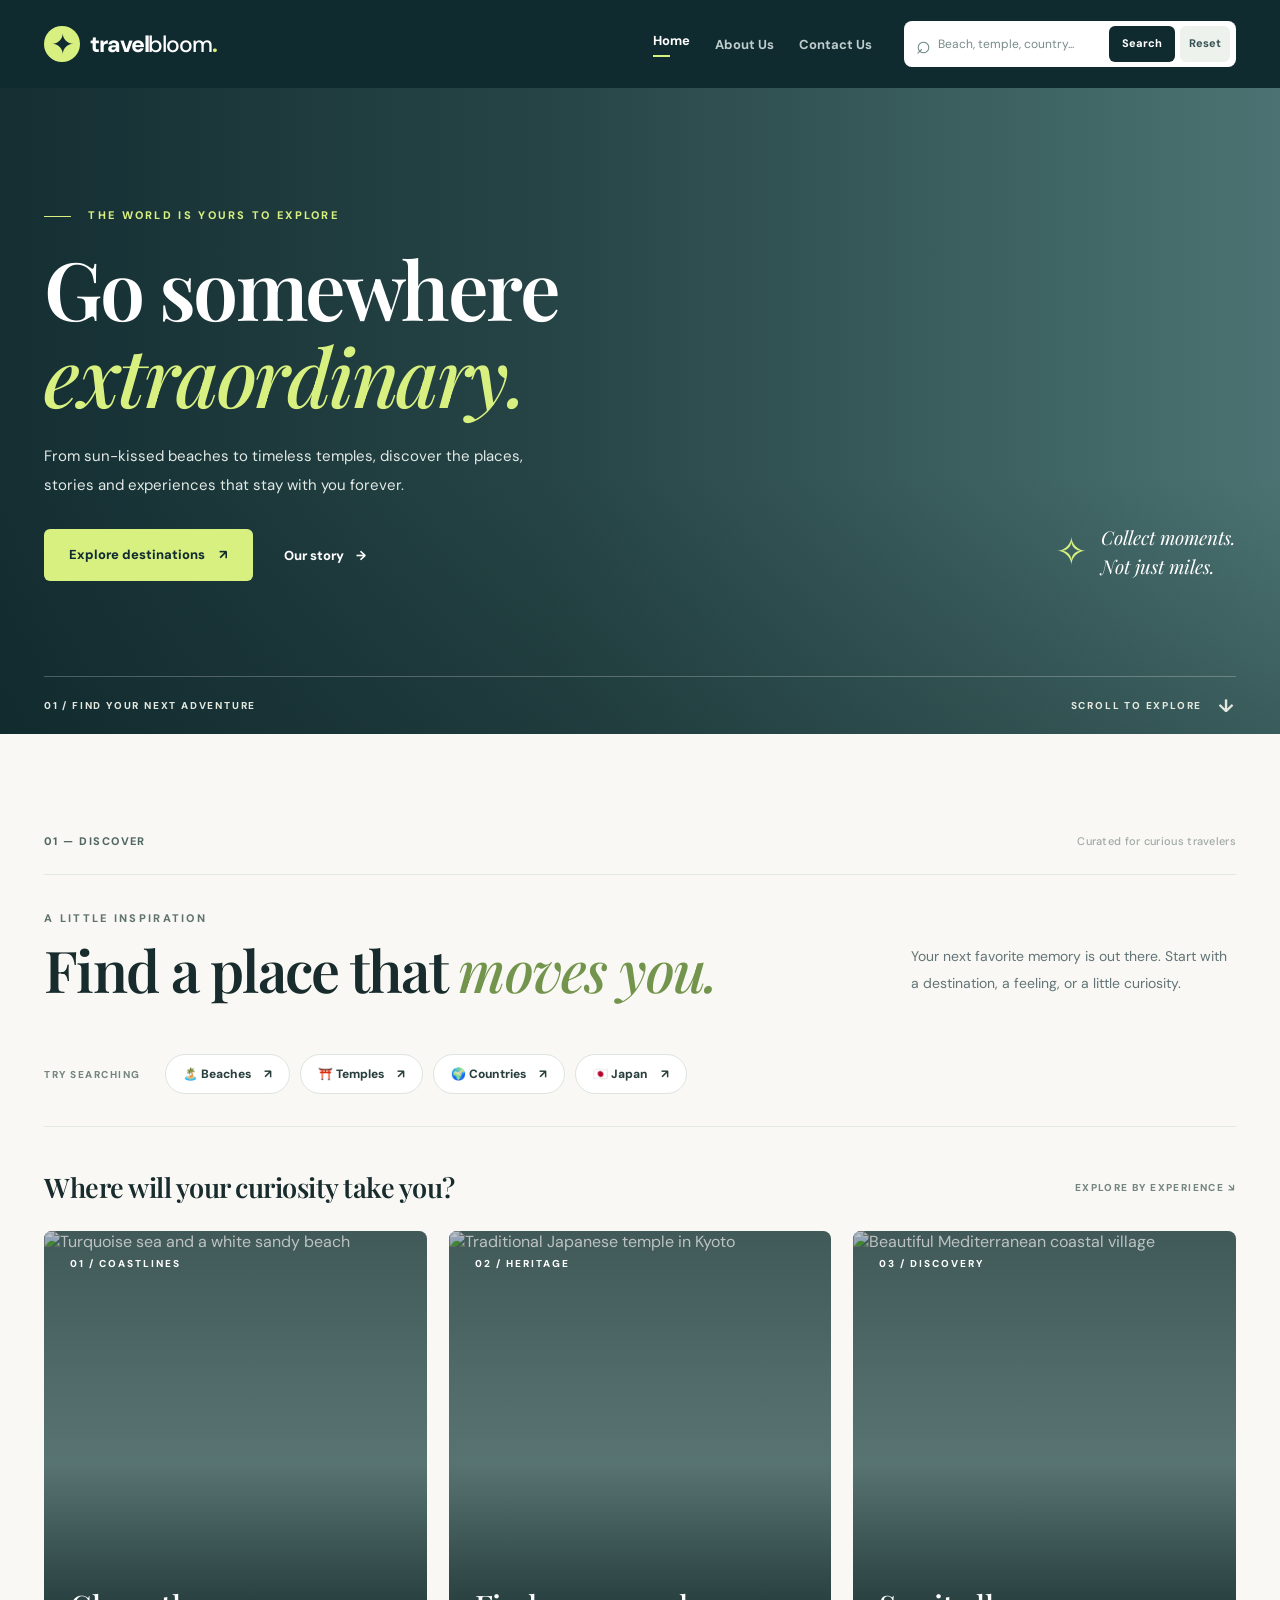
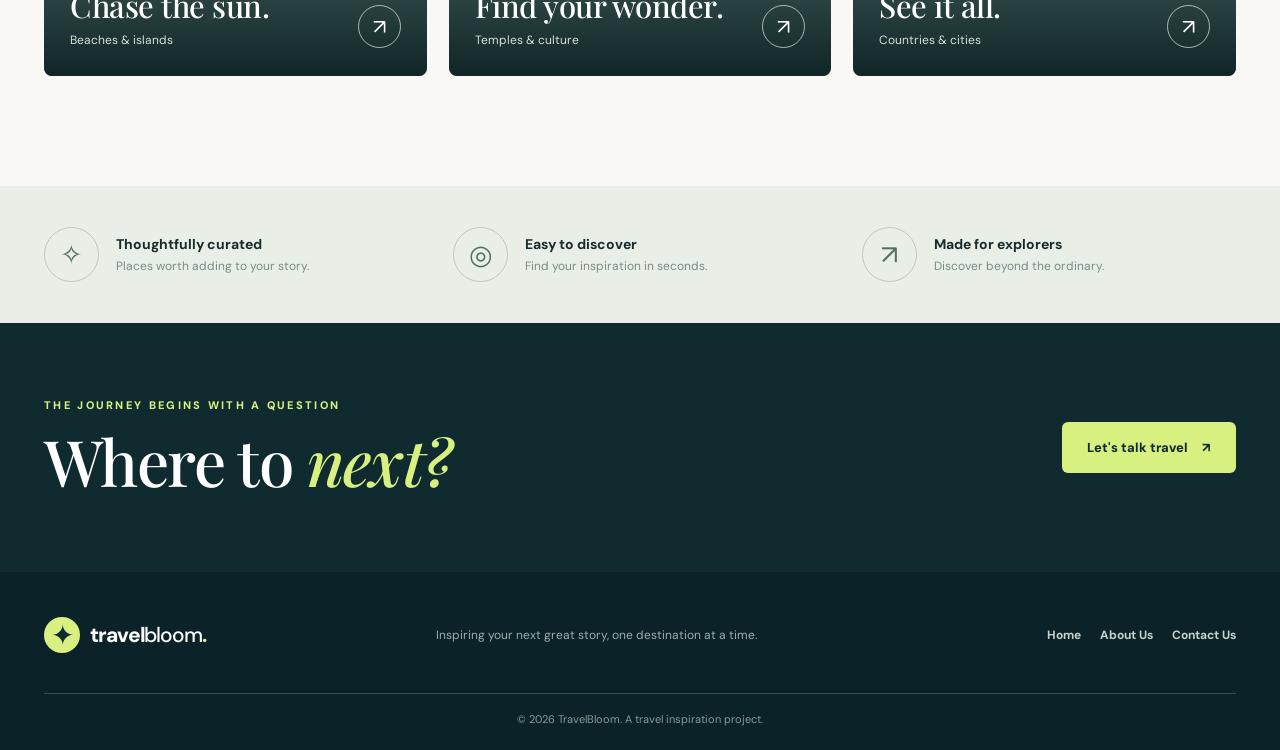
==== index.html @ 85ecaafb "Build responsive travel recommendation website" ====
<!doctype html>
<html lang="en">
<head>
  <meta charset="UTF-8">
  <meta name="viewport" content="width=device-width, initial-scale=1">
  <meta name="description" content="TravelBloom helps you discover beautiful beaches, temples and countries. Find your next adventure with inspiring travel recommendations.">
  <meta name="theme-color" content="#102b30">
  <title>TravelBloom | Find your next extraordinary place</title>
  <link rel="preconnect" href="https://images.unsplash.com">
  <link rel="stylesheet" href="styles.css">
  <script src="script.js" defer></script>
</head>
<body data-page="home">
  <a class="skip-link" href="#main-content">Skip to main content</a>
  <header class="site-header">
    <div class="nav-shell container">
      <a class="brand" href="index.html" aria-label="TravelBloom home"><span class="brand-icon" aria-hidden="true">✦</span><span>travel<span class="brand-accent">bloom</span><span class="brand-dot">.</span></span></a>
      <button class="menu-toggle" type="button" id="menu-toggle" aria-label="Toggle navigation" aria-expanded="false" aria-controls="primary-nav"><span></span><span></span><span></span></button>
      <nav class="primary-nav" id="primary-nav" aria-label="Main navigation">
        <a class="nav-link active" aria-current="page" href="index.html">Home</a>
        <a class="nav-link" href="about.html">About Us</a>
        <a class="nav-link" href="contact.html">Contact Us</a>
      </nav>
      <form class="nav-search" id="search-form" action="index.html" method="get" role="search">
        <label class="sr-only" for="search-input">Search for a destination</label>
        <span class="search-icon" aria-hidden="true">⌕</span>
        <input id="search-input" name="q" type="search" autocomplete="off" placeholder="Beach, temple, country..." maxlength="80" required>
        <button class="btn btn-search" type="submit">Search</button>
        <button class="btn btn-clear" type="button" id="clear-search">Reset</button>
      </form>
    </div>
  </header>

  <main id="main-content">
    <section class="hero" aria-labelledby="hero-heading">
      <div class="hero-backdrop" role="img" aria-label="Majestic mountains and a peaceful lake"></div>
      <div class="hero-shade"></div>
      <div class="hero-content container">
        <div class="hero-copy">
          <p class="eyebrow light-eyebrow"><span class="eyebrow-line"></span> THE WORLD IS YOURS TO EXPLORE</p>
          <h1 id="hero-heading">Go somewhere<br><em>extraordinary.</em></h1>
          <p class="hero-description">From sun-kissed beaches to timeless temples, discover the places, stories and experiences that stay with you forever.</p>
          <div class="hero-actions">
            <button class="btn btn-primary btn-large" type="button" id="explore-trigger">Explore destinations <span aria-hidden="true">↗</span></button>
            <a href="about.html" class="hero-text-link">Our story <span aria-hidden="true">→</span></a>
          </div>
        </div>
        <div class="hero-caption"><span class="caption-marker" aria-hidden="true">✧</span><span>Collect moments.<br>Not just miles.</span></div>
      </div>
      <div class="hero-bottom container"><span>01 / FIND YOUR NEXT ADVENTURE</span><span class="scroll-hint">SCROLL TO EXPLORE <span aria-hidden="true">↓</span></span></div>
    </section>

    <section class="explore-section section-pad" id="discover" aria-labelledby="discover-heading">
      <div class="container">
        <div class="section-topline"><span class="section-index">01 — DISCOVER</span><span class="section-top-note">Curated for curious travelers</span></div>
        <div class="section-heading-row">
          <div><p class="eyebrow">A LITTLE INSPIRATION</p><h2 id="discover-heading">Find a place that <em>moves you.</em></h2></div>
          <p class="section-intro">Your next favorite memory is out there. Start with a destination, a feeling, or a little curiosity.</p>
        </div>
        <div class="search-suggestions" aria-label="Popular searches">
          <span class="suggestions-label">TRY SEARCHING</span>
          <button class="chip" type="button" data-search="beach">🏝️ Beaches <span aria-hidden="true">↗</span></button>
          <button class="chip" type="button" data-search="temple">⛩️ Temples <span aria-hidden="true">↗</span></button>
          <button class="chip" type="button" data-search="country">🌍 Countries <span aria-hidden="true">↗</span></button>
          <button class="chip" type="button" data-search="Japan">🇯🇵 Japan <span aria-hidden="true">↗</span></button>
        </div>

        <section id="results-section" class="results-section" aria-labelledby="results-heading" aria-live="polite" hidden>
          <div class="results-heading-row"><div><p class="eyebrow">YOUR TRAVEL MATCHES</p><h3 id="results-heading">Recommended for you</h3></div><span id="results-count" class="results-count"></span></div>
          <div id="results-grid" class="results-grid"></div>
          <div class="empty-state" id="empty-state" hidden><span class="empty-icon" aria-hidden="true">⌕</span><h3>No destinations found</h3><p id="empty-description">Try searching for beach, temple, country, Japan or Brazil.</p><button class="btn btn-primary" type="button" data-search="beach">Explore beaches instead ↗</button></div>
        </section>

        <section class="featured-section" id="featured-section" aria-labelledby="featured-heading">
          <div class="featured-header"><h3 id="featured-heading">Where will your curiosity take you?</h3><span>EXPLORE BY EXPERIENCE <span aria-hidden="true">↘</span></span></div>
          <div class="feature-grid">
            <button type="button" class="feature-card" data-search="beach" aria-label="Explore beaches">
              <img src="https://images.unsplash.com/photo-1507525428034-b723cf961d3e?auto=format&amp;fit=crop&amp;w=900&amp;q=82" alt="Turquoise sea and a white sandy beach" loading="lazy">
              <span class="feature-overlay"></span><span class="feature-number">01 / COASTLINES</span><span class="feature-bottom"><span><strong>Chase the sun.</strong><small>Beaches &amp; islands</small></span><span class="feature-arrow" aria-hidden="true">↗</span></span>
            </button>
            <button type="button" class="feature-card" data-search="temple" aria-label="Explore temples">
              <img src="https://images.unsplash.com/photo-1493976040374-85c8e12f0c0e?auto=format&amp;fit=crop&amp;w=900&amp;q=82" alt="Traditional Japanese temple in Kyoto" loading="lazy">
              <span class="feature-overlay"></span><span class="feature-number">02 / HERITAGE</span><span class="feature-bottom"><span><strong>Find your wonder.</strong><small>Temples &amp; culture</small></span><span class="feature-arrow" aria-hidden="true">↗</span></span>
            </button>
            <button type="button" class="feature-card" data-search="country" aria-label="Explore countries">
              <img src="https://images.unsplash.com/photo-1533105079780-92b9be482077?auto=format&amp;fit=crop&amp;w=900&amp;q=82" alt="Beautiful Mediterranean coastal village" loading="lazy">
              <span class="feature-overlay"></span><span class="feature-number">03 / DISCOVERY</span><span class="feature-bottom"><span><strong>See it all.</strong><small>Countries &amp; cities</small></span><span class="feature-arrow" aria-hidden="true">↗</span></span>
            </button>
          </div>
        </section>
      </div>
    </section>

    <section class="values-strip" aria-label="Why travel with TravelBloom">
      <div class="container values-grid">
        <div class="value-item"><span class="value-symbol" aria-hidden="true">✧</span><div><h3>Thoughtfully curated</h3><p>Places worth adding to your story.</p></div></div>
        <div class="value-item"><span class="value-symbol" aria-hidden="true">◎</span><div><h3>Easy to discover</h3><p>Find your inspiration in seconds.</p></div></div>
        <div class="value-item"><span class="value-symbol" aria-hidden="true">↗</span><div><h3>Made for explorers</h3><p>Discover beyond the ordinary.</p></div></div>
      </div>
    </section>

    <section class="closing-cta"><div class="container closing-inner"><div><p class="eyebrow light-eyebrow">THE JOURNEY BEGINS WITH A QUESTION</p><h2>Where to <em>next?</em></h2></div><a class="btn btn-primary btn-large" href="contact.html">Let's talk travel <span aria-hidden="true">↗</span></a></div></section>
  </main>
  <footer class="site-footer"><div class="container footer-inner"><a class="brand footer-brand" href="index.html"><span class="brand-icon" aria-hidden="true">✦</span><span>travel<span class="brand-accent">bloom</span><span class="brand-dot">.</span></span></a><p>Inspiring your next great story, one destination at a time.</p><div class="footer-links"><a href="index.html">Home</a><a href="about.html">About Us</a><a href="contact.html">Contact Us</a></div><span class="copyright">© 2026 TravelBloom. A travel inspiration project.</span></div></footer>
</body>
</html>
---- styles.css ----
@import url('https://fonts.googleapis.com/css2?family=DM+Sans:wght@400;500;600;700;800&family=Playfair+Display:ital,wght@0,500;0,600;0,700;1,500;1,600&display=swap');
:root{--pine:#102b30;--pine-2:#193b3e;--cream:#f9f8f4;--paper:#fff;--ink:#182c2d;--muted:#627477;--line:#e2e8e4;--accent:#d8f080;--accent-dark:#a4bf41;--serif:'Playfair Display',Georgia,serif;--sans:'DM Sans',Arial,sans-serif;--radius:16px}
*{box-sizing:border-box}
html{scroll-behavior:smooth}
body{margin:0;background:var(--cream);color:var(--ink);font-family:var(--sans);-webkit-font-smoothing:antialiased}
button,input,textarea,select{font:inherit}
button{cursor:pointer}
a{color:inherit;text-decoration:none}
img{display:block;max-width:100%}
h1,h2,h3,p{margin-top:0}
[hidden]{display:none!important}
.container{width:min(1260px,calc(100% - 88px));margin-inline:auto}
.sr-only{position:absolute;width:1px;height:1px;overflow:hidden;clip:rect(0,0,0,0);white-space:nowrap}
.skip-link{position:fixed;z-index:1000;top:-100px;left:12px;background:#fff;color:#102b30;padding:12px}
.skip-link:focus{top:12px}
:focus-visible{outline:3px solid #9cce46;outline-offset:3px}
.site-header{position:relative;background:var(--pine);z-index:20}
.nav-shell{display:flex;align-items:center;min-height:88px;gap:32px}
.brand{display:inline-flex;align-items:center;gap:10px;color:#fff;white-space:nowrap;font-size:23px;font-weight:800;letter-spacing:-1.1px}
.brand-icon{width:36px;height:36px;display:grid;place-items:center;background:var(--accent);border-radius:50%;color:var(--pine);font-size:28px;font-weight:400}
.brand-accent{font-weight:500}
.brand-dot{color:var(--accent)}
.primary-nav{display:flex;align-items:center;gap:25px;margin-left:auto}
.nav-link{color:#becdcd;white-space:nowrap;font-size:13px;font-weight:700;transition:color .2s}
.nav-link:hover,.nav-link.active{color:#fff}
.nav-link.active:after{content:'';display:block;width:17px;height:2px;margin-top:6px;background:var(--accent)}
.nav-search{display:flex;align-items:center;gap:5px;background:#fff;border-radius:8px;padding:5px 6px 5px 12px;min-width:332px}
.search-icon{font-size:25px;line-height:1;color:#698181}
.nav-search input{width:145px;min-width:0;flex:1;outline:0;border:0;color:#213436;background:transparent;font-size:12px}
.nav-search input::placeholder{color:#788b89}
.nav-search input::-webkit-search-cancel-button{cursor:pointer}
.btn{display:inline-flex;align-items:center;justify-content:center;gap:14px;border:0;font-weight:800;line-height:1.2;border-radius:6px;transition:transform .2s,background .2s,color .2s}
.btn:hover{transform:translateY(-1px)}
.btn-search{padding:11px 13px;background:var(--pine);color:white;font-size:11px}
.btn-clear{padding:11px 9px;background:#eef2ed;color:#385355;font-size:11px}
.btn-primary{background:var(--accent);color:var(--pine)}
.btn-primary:hover{background:#edffab}
.btn-large{padding:18px 25px;font-size:13px}
.menu-toggle{display:none}
.eyebrow{font-size:11px;letter-spacing:2.3px;font-weight:800;color:#60736d}
.light-eyebrow{color:var(--accent)}
.eyebrow-line{display:inline-block;width:27px;height:1px;background:var(--accent);vertical-align:middle;margin-right:12px}
.hero{position:relative;min-height:646px;isolation:isolate;overflow:hidden;color:#fff}
.hero-backdrop,.hero-shade{position:absolute;inset:0;z-index:-1}
.hero-backdrop{background:#527b7a url('https://images.unsplash.com/photo-1464822759023-fed622ff2c3b?auto=format&fit=crop&w=2000&q=88') center 50%/cover no-repeat;transform:scale(1.015)}
.hero-shade{background:linear-gradient(90deg,rgba(7,30,35,.82) 0%,rgba(9,32,35,.60) 43%,rgba(9,32,35,.09) 100%),linear-gradient(0deg,rgba(12,31,32,.28),transparent 40%)}
.hero-content{min-height:588px;display:flex;align-items:center;justify-content:space-between;gap:40px}
.hero-copy{max-width:760px;padding:65px 0 40px}
.hero h1,.subhero h1{font-family:var(--serif);font-size:clamp(51px,6.3vw,90px);line-height:1.075;letter-spacing:-2.5px;font-weight:600;margin:23px 0 24px}
.hero h1 em,.subhero h1 em{font-weight:500;color:var(--accent)}
.hero-description{max-width:500px;font-size:15px;line-height:1.9;color:#e2eae6;margin-bottom:30px}
.hero-actions{display:flex;align-items:center;gap:31px}
.hero-text-link{font-size:13px;font-weight:800;display:flex;gap:12px;align-items:center}
.hero-text-link:hover,.text-action:hover{color:var(--accent-dark)}
.hero-caption{align-self:flex-end;margin-bottom:95px;display:flex;gap:13px;align-items:center;font-family:var(--serif);font-style:italic;font-size:19px;line-height:1.5;white-space:nowrap}
.caption-marker{font-family:var(--sans);color:var(--accent);font-size:39px;font-style:normal}
.hero-bottom{height:58px;display:flex;justify-content:space-between;align-items:center;border-top:1px solid rgba(255,255,255,.24);font-size:10px;letter-spacing:1.8px;font-weight:800;color:#e4e8df}
.scroll-hint{display:flex;gap:16px;align-items:center}
.scroll-hint span{font-size:18px}
.section-pad{padding:100px 0 110px}
.explore-section{background:var(--cream);scroll-margin-top:15px}
.section-topline{display:flex;align-items:center;justify-content:space-between;padding-bottom:26px;border-bottom:1px solid var(--line);margin-bottom:36px;font-size:11px;letter-spacing:1.45px;font-weight:800}
.section-index{color:#526763}
.section-top-note{color:#a0aaa5;font-weight:500;letter-spacing:.3px}
.section-heading-row{display:flex;justify-content:space-between;gap:45px;align-items:flex-end;margin-bottom:32px}
.section-heading-row h2,.story-copy h2,.contact-info h2{font-family:var(--serif);font-size:clamp(38px,4.5vw,61px);letter-spacing:-1.7px;line-height:1.15;margin:10px 0 0;font-weight:600}
.section-heading-row h2 em,.story-copy h2 em,.contact-info h2 em{font-weight:500;color:#73944c}
.section-intro{max-width:325px;color:var(--muted);font-size:14px;line-height:1.9;margin-bottom:6px}
.search-suggestions{display:flex;align-items:center;flex-wrap:wrap;gap:10px;padding:20px 0 32px;border-bottom:1px solid var(--line)}
.suggestions-label{font-size:10px;font-weight:800;letter-spacing:1.5px;color:#75857f;margin-right:14px}
.chip{border:1px solid #dce5df;background:#fff;color:#293f3e;border-radius:100px;padding:11px 17px;font-size:12px;font-weight:800;transition:background .2s,transform .2s}
.chip:hover{background:var(--accent);border-color:var(--accent);transform:translateY(-2px)}
.chip span{padding-left:10px}
.featured-section,.results-section{padding-top:42px}
.featured-header,.results-heading-row{display:flex;justify-content:space-between;gap:24px;align-items:center;margin-bottom:26px}
.featured-header h3,.results-heading-row h3{font-family:var(--serif);font-size:27px;font-weight:600;letter-spacing:-.5px;margin:0}
.featured-header>span{font-size:10px;color:#75857f;font-weight:800;letter-spacing:1.4px}
.feature-grid{display:grid;grid-template-columns:repeat(3,minmax(0,1fr));gap:22px}
.feature-card{position:relative;display:block;padding:0;width:100%;aspect-ratio:0.86;border:0;border-radius:8px;overflow:hidden;text-align:left;background:#587472;color:#fff}
.feature-card img{height:100%;width:100%;object-fit:cover;transition:transform .5s}
.feature-card:hover img{transform:scale(1.06)}
.feature-overlay{position:absolute;inset:0;background:linear-gradient(0deg,rgba(2,22,23,.83),transparent 48%,rgba(4,22,23,.28))}
.feature-number{position:absolute;left:26px;top:26px;font-size:10px;font-weight:800;letter-spacing:2px}
.feature-bottom{position:absolute;bottom:28px;left:26px;right:26px;display:flex;justify-content:space-between;align-items:flex-end;gap:18px}
.feature-bottom strong{display:block;font-family:var(--serif);font-size:31px;font-weight:500;line-height:1.1;letter-spacing:-.5px}
.feature-bottom small{display:block;font-size:12px;color:#d5e1d6;margin-top:10px}
.feature-arrow{height:43px;width:43px;border:1px solid #ffffffa0;display:grid;place-items:center;border-radius:50%;font-size:21px;flex:none}
.results-heading-row h3{font-size:36px}
.results-heading-row .eyebrow{margin-bottom:8px}
.results-count{border-radius:30px;background:#e7ede3;padding:9px 15px;color:#3d5d56;font-size:12px;font-weight:800}
.results-grid{display:grid;grid-template-columns:repeat(3,minmax(0,1fr));gap:26px}
.destination-card{border-radius:12px;overflow:hidden;background:#fff;border:1px solid var(--line);box-shadow:0 10px 25px rgba(16,43,48,.04);display:flex;flex-direction:column}
.destination-media{height:245px;display:grid;grid-template-columns:1fr 31%;gap:5px;background:#c3d3c9}
.destination-media img{width:100%;height:100%;object-fit:cover;min-width:0}
.destination-media img:nth-child(2){object-position:center}
.destination-content{padding:25px 24px 26px;display:flex;flex-direction:column;flex:1}
.destination-category{font-size:10px;letter-spacing:1.5px;color:#64805b;font-weight:800;margin-bottom:11px}
.destination-content h4{font-family:var(--serif);font-size:25px;font-weight:600;line-height:1.2;letter-spacing:-.3px;margin:0 0 11px}
.destination-content p{color:var(--muted);font-size:13px;line-height:1.75;margin-bottom:20px;flex:1}
.destination-bottom{display:flex;align-items:center;justify-content:space-between;gap:10px;padding-top:16px;border-top:1px solid var(--line);font-size:11px;color:#71837d;font-weight:800}
.destination-bottom span:last-child{color:var(--pine);font-size:15px}
.empty-state{text-align:center;border:1px dashed #b5cabc;background:#fff;border-radius:12px;padding:50px}
.empty-icon{font-size:48px;color:#89a46c}
.empty-state h3{font-family:var(--serif);font-size:31px}
.empty-state p{color:var(--muted);font-size:14px}
.empty-state .btn{padding:14px 20px;margin-top:8px}
.values-strip{background:#e9efe7;padding:41px 0}
.values-grid{display:grid;grid-template-columns:repeat(3,1fr);gap:35px}
.value-item{display:flex;align-items:center;gap:17px}
.value-symbol{width:55px;height:55px;border-radius:50%;border:1px solid #b8cabe;display:grid;place-items:center;font-size:27px;color:#53715e;flex:none}
.value-item h3{font-size:14px;margin:0 0 5px}
.value-item p{font-size:12px;color:#788c82;margin:0}
.closing-cta{background:var(--pine);color:#fff;padding:75px 0}
.closing-inner{display:flex;justify-content:space-between;align-items:center;gap:30px}
.closing-inner h2{font-family:var(--serif);font-size:clamp(39px,5vw,66px);line-height:1.12;font-weight:500;letter-spacing:-1.6px;margin:13px 0 0}
.closing-inner h2 em{color:var(--accent)}
.site-footer{background:#0b2328;color:#c7d1cf;padding:45px 0 24px}
.footer-inner{display:grid;grid-template-columns:1.2fr 1.5fr 1fr;align-items:center;gap:15px}
.footer-brand{font-size:21px}
.footer-inner>p{font-size:12px;color:#9baead;margin:0}
.footer-links{display:flex;justify-content:flex-end;gap:19px;font-size:12px;font-weight:700}
.footer-links a:hover{color:var(--accent)}
.copyright{grid-column:1/-1;margin-top:25px;padding-top:18px;border-top:1px solid #315055;color:#869b99;font-size:11px;text-align:center}
.subhero{position:relative;min-height:420px;color:#fff;background-color:#4e7973;background-size:cover;background-position:center}
.about-subhero{background-image:linear-gradient(90deg,rgba(7,30,35,.88),rgba(7,30,35,.4)),url('https://images.unsplash.com/photo-1501785888041-af3ef285b470?auto=format&fit=crop&w=1900&q=82')}
.contact-subhero{background-image:linear-gradient(90deg,rgba(7,30,35,.88),rgba(7,30,35,.34)),url('https://images.unsplash.com/photo-1470770841072-f978cf4d019e?auto=format&fit=crop&w=1900&q=82')}
.subhero-content{padding:73px 0 56px}
.subhero h1{font-size:clamp(43px,5vw,69px);margin:13px 0 18px}
.subhero-content>p:not(.eyebrow){max-width:600px;color:#e0eae7;line-height:1.8;font-size:14px}
.breadcrumb{display:flex;align-items:center;gap:12px;margin-top:28px;font-size:11px;color:#dceae6}
.breadcrumb a:hover{color:var(--accent)}
.breadcrumb span:last-child{color:var(--accent)}
.story-grid{display:grid;grid-template-columns:1.05fr 1fr;align-items:center;gap:90px}
.story-visual{height:520px;position:relative}
.story-visual img{height:100%;width:100%;object-fit:cover;border-radius:8px}
.story-stamp{position:absolute;bottom:-20px;right:-20px;width:125px;height:125px;border-radius:50%;background:var(--accent);color:var(--pine);display:flex;align-items:center;justify-content:center;flex-direction:column;transform:rotate(12deg);text-align:center}
.story-stamp span{font-size:26px}
.story-stamp strong{font-size:12px;letter-spacing:1.7px;line-height:1.3}
.story-copy>p:not(.eyebrow){font-size:14px;color:var(--muted);line-height:1.95;margin-top:21px}
.story-quote{padding:17px 0 17px 22px;border-left:3px solid #a1b86c;font-family:var(--serif);font-style:italic;font-size:21px;margin:20px 0 22px}
.text-action{display:inline-flex;gap:12px;color:var(--pine);font-size:13px;font-weight:800}
.mission-section{background:#eaf0e9}
.mission-grid,.team-grid{display:grid;grid-template-columns:repeat(3,1fr);gap:24px;margin-top:45px}
.mission-card{background:#fff;min-height:250px;border-radius:9px;padding:27px;display:flex;flex-direction:column}
.mission-number{font-size:11px;color:#94a59e;font-weight:800}
.mission-icon{margin:10px 0 18px;color:#6d9369;font-size:37px}
.mission-card h3,.team-card h3{font-family:var(--serif);font-size:24px;font-weight:600;margin:0 0 10px}
.mission-card p,.team-card p{font-size:13px;line-height:1.8;color:var(--muted);margin:0}
.team-card{padding:35px 30px;background:#fff;border:1px solid var(--line);border-radius:9px}
.team-avatar{display:grid;place-items:center;width:80px;height:80px;background:#e6eee1;border-radius:50%;font-size:35px;color:#76936e;margin-bottom:25px}
.team-role{display:block;font-size:10px;letter-spacing:1.3px;font-weight:800;margin-top:29px;color:#819486}
.contact-grid{display:grid;grid-template-columns:.9fr 1.1fr;gap:80px;align-items:start}
.contact-info h2{font-size:clamp(39px,4.3vw,55px)}
.contact-lead{font-size:14px;line-height:1.95;color:var(--muted);max-width:440px;margin:26px 0 32px}
.contact-info-items{display:grid;gap:24px}
.info-item{display:flex;align-items:flex-start;gap:16px}
.info-icon{width:48px;height:48px;background:#e6eddf;border-radius:50%;display:grid;place-items:center;color:#68835f;font-size:24px;flex:none}
.info-item h3{margin:2px 0 6px;font-size:14px}
.info-item p{font-size:12px;color:var(--muted);line-height:1.7;margin:0}
.info-item .text-action{font-size:12px;margin-top:11px}
.contact-photo{position:relative;margin-top:44px;height:215px;overflow:hidden;border-radius:8px}
.contact-photo img{width:100%;height:100%;object-fit:cover}
.contact-photo>span{position:absolute;bottom:18px;left:20px;right:20px;color:#fff;font-size:11px;letter-spacing:1.8px;font-weight:800;display:flex;justify-content:space-between}
.contact-form-shell{background:#fff;border:1px solid var(--line);border-radius:12px;padding:43px 44px;box-shadow:0 15px 50px rgba(14,35,36,.05)}
.form-mark{color:#849b67;font-size:31px}
.form-heading .eyebrow{margin:16px 0 10px}
.form-heading h3{font-family:var(--serif);font-size:31px;font-weight:600;letter-spacing:-.5px;margin:0 0 7px}
.form-heading>p:last-child{font-size:12px;color:#87958d;margin-bottom:28px}
.form-row{display:grid;grid-template-columns:1fr 1fr;gap:16px}
.form-field{margin-bottom:20px}
.form-field label{display:block;font-size:12px;font-weight:800;color:#334a47;margin-bottom:10px}
.form-field label span{color:#a97453}
.form-field input,.form-field select,.form-field textarea{width:100%;border:1px solid #dce5df;background:#f9fbf8;color:#253e3b;border-radius:6px;padding:14px;font-size:13px;outline:0;transition:border-color .2s,box-shadow .2s}
.form-field textarea{resize:vertical;min-height:155px}
.form-field input:focus,.form-field select:focus,.form-field textarea:focus{border-color:#7b9b5f;box-shadow:0 0 0 3px #a8c98e33}
.form-field input::placeholder,.form-field textarea::placeholder{color:#9aa7a1}
.btn-submit{width:100%;padding:17px 24px}
.form-disclaimer{font-size:11px;line-height:1.6;color:#839089;margin:13px 0 0}
.form-feedback{background:#e9f5e5;color:#2f6044;border:1px solid #b6d7a9;padding:12px 14px;font-size:12px;line-height:1.6;margin:14px 0 0;border-radius:5px}
@media(max-width:1200px){.container{width:min(1100px,calc(100% - 60px))}.nav-shell{gap:20px}.primary-nav{gap:16px}.nav-search{min-width:280px}.nav-search input{width:105px}.brand{font-size:21px}.hero-caption{display:none}.story-grid,.contact-grid{gap:50px}}
@media(max-width:900px){.container{width:calc(100% - 44px)}.nav-shell{flex-wrap:wrap;padding-block:17px;gap:0;justify-content:space-between}.menu-toggle{display:flex;flex-direction:column;gap:5px;justify-content:center;order:2;border:1px solid #688181;background:transparent;width:41px;height:39px;padding:10px;border-radius:7px}.menu-toggle span{height:2px;width:100%;background:#fff}.primary-nav{order:4;width:100%;display:none;margin:15px 0 0;padding:16px 0;border-top:1px solid #416064;flex-direction:column;align-items:flex-start;gap:17px}.primary-nav.is-open{display:flex}.nav-search{order:3;flex:0 0 100%;margin-top:15px}.nav-search input{width:auto}.hero-content{min-height:535px}.hero{min-height:590px}.hero h1{font-size:clamp(49px,7vw,70px)}.feature-grid,.results-grid{gap:14px}.feature-bottom{left:16px;right:16px;bottom:20px}.feature-bottom strong{font-size:23px}.feature-number{left:16px}.feature-arrow{width:35px;height:35px}.destination-media{height:185px}.destination-content{padding:19px}.destination-content h4{font-size:22px}.values-grid{gap:14px}.story-grid,.contact-grid{grid-template-columns:1fr;gap:48px}.story-visual{height:400px}.contact-photo{max-width:640px}.footer-inner{grid-template-columns:1fr 1fr}.footer-inner>p{display:none}}
@media(max-width:640px){.container{width:calc(100% - 34px)}.brand{font-size:21px}.nav-shell{min-height:unset}.nav-search{padding:5px}.nav-search input{font-size:12px}.btn-search,.btn-clear{padding:11px 10px}.hero{min-height:575px}.hero-content{min-height:520px}.hero-copy{padding:35px 0}.hero h1{font-size:clamp(45px,12vw,61px);letter-spacing:-1.8px}.hero-description{font-size:13px;max-width:380px}.hero-actions{gap:19px;flex-wrap:wrap}.btn-large{padding:15px 19px}.hero-bottom{font-size:9px}.scroll-hint{display:none}.section-pad{padding:65px 0 75px}.section-top-note{display:none}.section-heading-row{display:block}.section-heading-row h2,.story-copy h2,.contact-info h2{font-size:42px}.section-intro{margin-top:20px}.suggestions-label{flex-basis:100%}.feature-grid,.results-grid,.values-grid,.mission-grid,.team-grid{grid-template-columns:1fr}.feature-card{aspect-ratio:1.12}.feature-bottom strong{font-size:31px}.feature-arrow{height:43px;width:43px}.featured-header{align-items:flex-start}.featured-header>span{display:none}.results-heading-row{align-items:flex-start}.results-heading-row h3{font-size:29px}.destination-media{height:260px}.values-grid{gap:23px}.closing-inner{display:block}.closing-inner .btn{margin-top:27px}.closing-cta{padding:57px 0}.footer-inner{display:flex;flex-direction:column;gap:23px;text-align:center}.footer-links{justify-content:center}.copyright{width:100%;margin-top:0}.subhero{min-height:395px}.subhero-content{padding:65px 0 45px}.subhero h1{font-size:44px}.story-visual{height:340px}.story-stamp{width:95px;height:95px;right:-8px;bottom:-8px}.story-stamp strong{font-size:10px}.mission-grid,.team-grid{margin-top:30px}.contact-form-shell{padding:28px 20px}.form-row{grid-template-columns:1fr;gap:0}.contact-grid{gap:40px}.contact-info h2{font-size:40px}.contact-photo{height:190px}}
@media(prefers-reduced-motion:reduce){html{scroll-behavior:auto}*,*::before,*::after{transition:none!important;animation:none!important}}
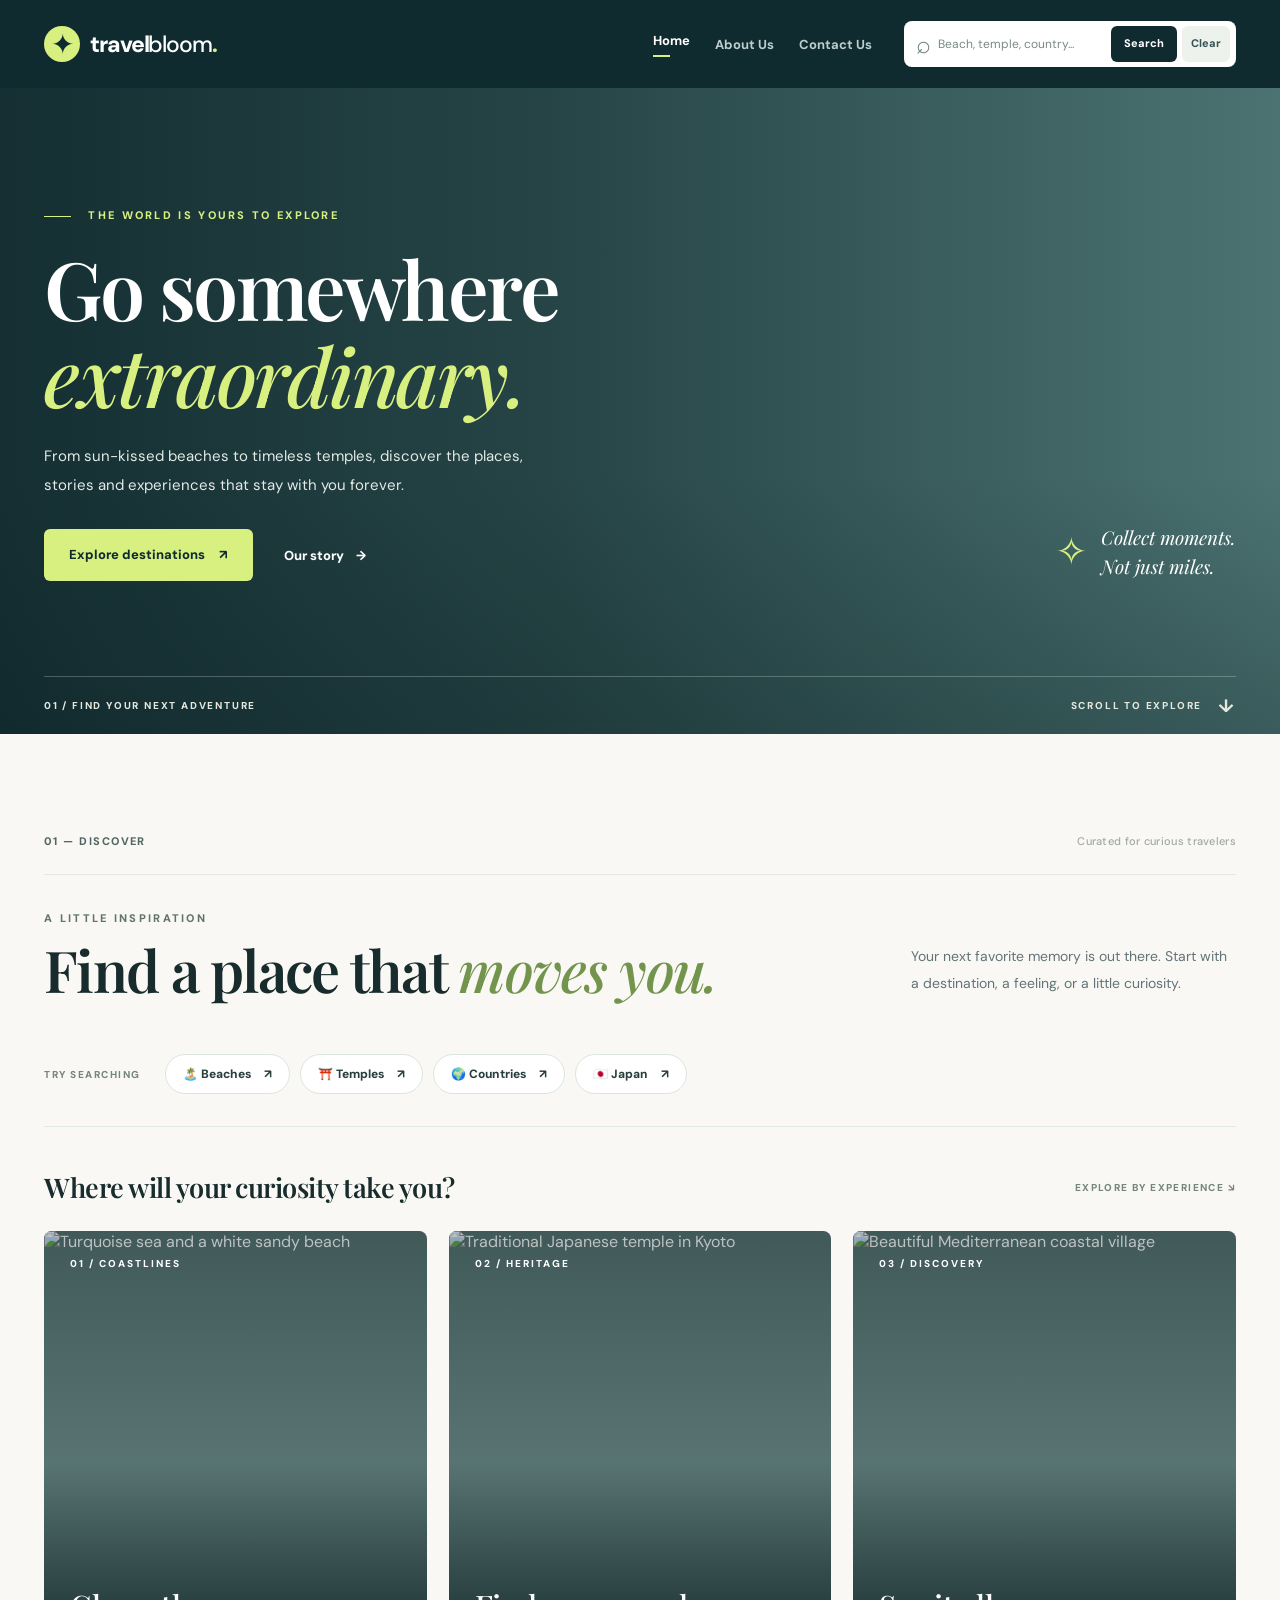
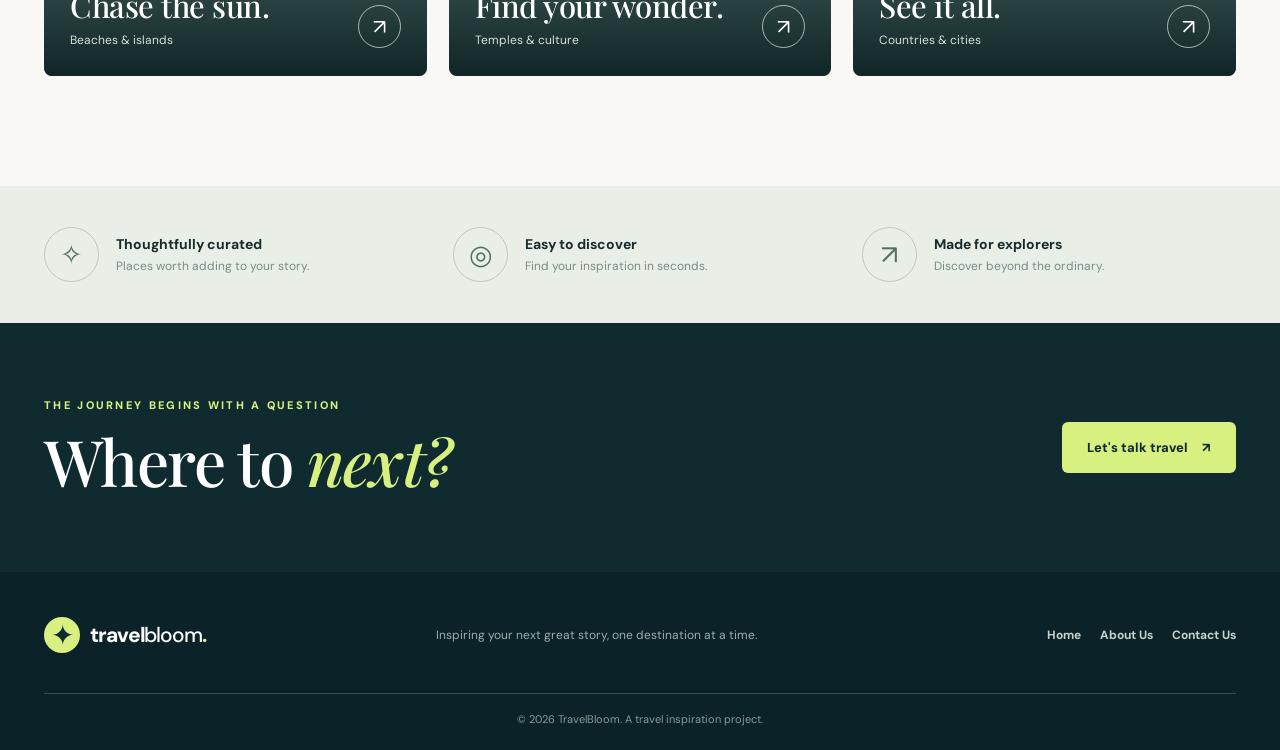
==== commit 0e59b67e: "Match Coursera rubric: label reset button Clear" ====
--- a/index.html
+++ b/index.html
@@ -26,7 +26,7 @@
         <span class="search-icon" aria-hidden="true">⌕</span>
         <input id="search-input" name="q" type="search" autocomplete="off" placeholder="Beach, temple, country..." maxlength="80" required>
         <button class="btn btn-search" type="submit">Search</button>
-        <button class="btn btn-clear" type="button" id="clear-search">Reset</button>
+        <button class="btn btn-clear" type="button" id="clear-search">Clear</button>
       </form>
     </div>
   </header>
